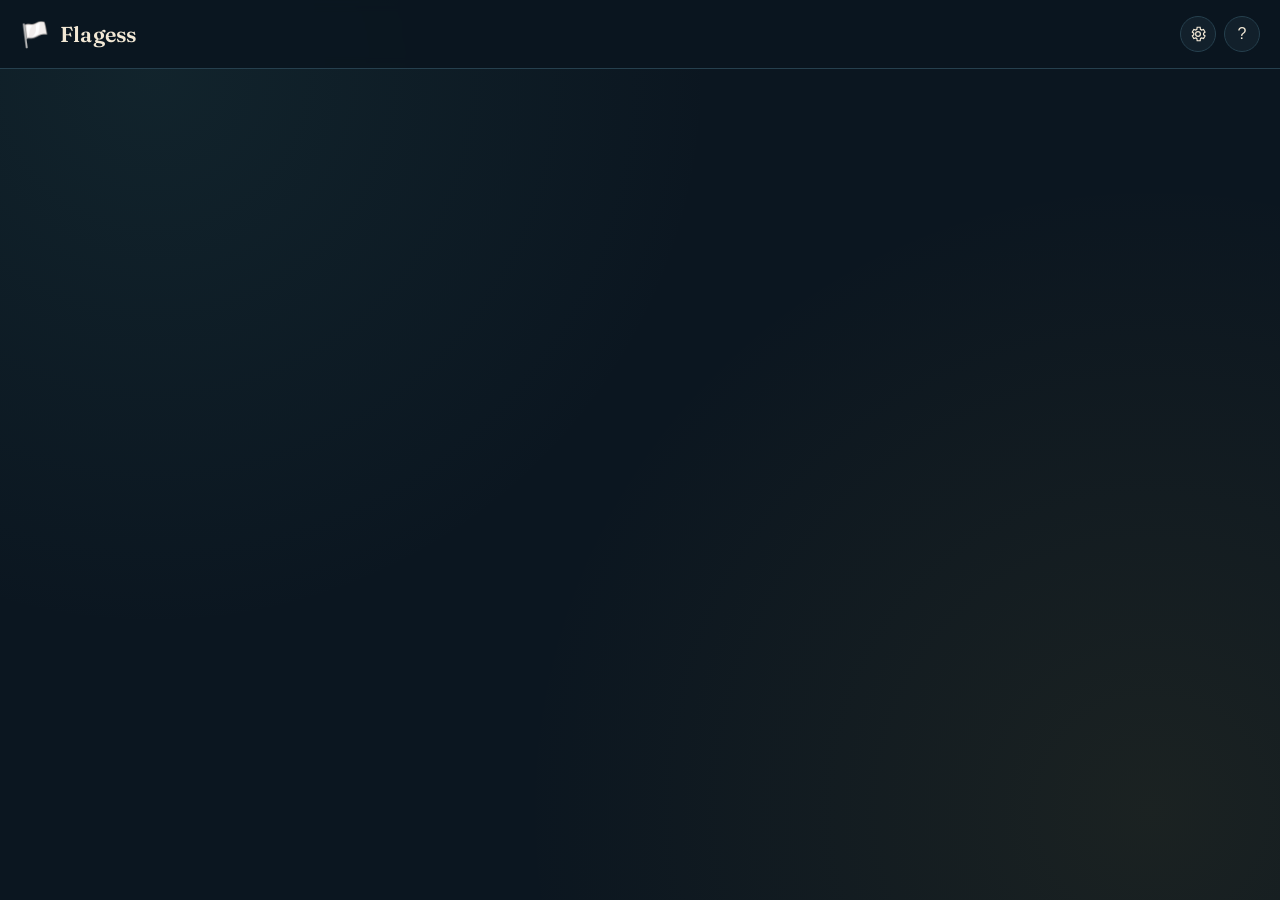
==== flagess/index.html @ 11f69013 "Add files via upload" ====
<!doctype html>
<html lang="es">
<head>
<meta charset="utf-8" />
<meta name="viewport" content="width=device-width, initial-scale=1, maximum-scale=1" />
<title>Flagess</title>
<link rel="preconnect" href="https://fonts.googleapis.com">
<link rel="preconnect" href="https://fonts.gstatic.com" crossorigin>
<link href="https://fonts.googleapis.com/css2?family=Fraunces:opsz,wght@9..144,500;9..144,600;9..144,700&family=IBM+Plex+Sans:wght@400;500;600;700&family=IBM+Plex+Mono:wght@400;500;600&display=swap" rel="stylesheet">
<link rel="stylesheet" href="styles.css">
</head>
<body data-theme="dark">

<header>
  <div class="brand">
    <span class="brand-emoji" aria-hidden="true">🏳️</span>
    <h1>Flagess</h1>
  </div>
  <div class="header-actions">
    <button class="icon-btn" id="back-btn" title="Menú" aria-label="Menú" style="display:none">
      <svg viewBox="0 0 24 24" fill="none" stroke="currentColor" stroke-width="1.8"><path d="M15 5 L8 12 L15 19"/></svg>
    </button>
    <button class="icon-btn" id="settings-btn" title="Configuración" aria-label="Configuración">
      <svg viewBox="0 0 24 24" fill="none" stroke="currentColor" stroke-width="1.6"><circle cx="12" cy="12" r="3.2"/><path d="M19.4 13a7.6 7.6 0 0 0 0-2l2-1.6-2-3.5-2.4 1a7.4 7.4 0 0 0-1.7-1L14.9 3h-4l-.4 2.9a7.4 7.4 0 0 0-1.7 1l-2.4-1-2 3.5L6.4 11a7.6 7.6 0 0 0 0 2l-2 1.6 2 3.5 2.4-1a7.4 7.4 0 0 0 1.7 1l.4 2.9h4l.4-2.9a7.4 7.4 0 0 0 1.7-1l2.4 1 2-3.5Z"/></svg>
    </button>
    <button class="icon-btn" id="help-btn" title="Ayuda" aria-label="Ayuda">?</button>
  </div>
</header>

<main>

  <!--  VISTA: MENÚ PRINCIPAL  -->
  <section id="view-menu" class="view">
    <div class="menu-intro">
      <h2 id="menu-title"></h2>
      <p id="menu-tagline"></p>
    </div>
    <div class="mode-grid" id="mode-grid"></div>
  </section>

  <!--  VISTA: ÁREA DE JUEGO  -->
  <section id="view-game" class="view hidden">
    <div class="flag-stage" id="flag-stage">
      <canvas id="color-canvas" width="300" height="200"></canvas>
      <img id="flag-img" src="" alt="" />
      <div class="grid-overlay hidden" id="grid-overlay"></div>
      <div class="attempts-pill" id="attempts-pill"></div>
    </div>

    <div class="reveal-banner" id="reveal-banner"></div>

    <div class="search-wrap">
      <div class="search-row">
        <input id="country-input" type="text" autocomplete="off" />
        <button id="guess-btn" disabled></button>
      </div>
      <div class="dropdown" id="dropdown"></div>
    </div>

    <div class="guesses" id="guesses"></div>
  </section>

</main>

<div class="modal-overlay" id="help-overlay">
  <div class="modal">
    <button class="close" id="help-close" aria-label="Cerrar">✕</button>
    <h2 id="help-title"></h2>
    <p id="help-body1"></p>
    <p id="help-body-mode"></p>
    <p id="help-body2"></p>
    <p id="help-body3"></p>
    <div class="modal-actions">
      <button class="primary" id="help-ok"></button>
    </div>
  </div>
</div>

<div class="modal-overlay" id="settings-overlay">
  <div class="modal">
    <button class="close" id="settings-close" aria-label="Cerrar">✕</button>
    <h2 id="settings-title"></h2>

    <div class="settings-group">
      <h3 id="label-mode"></h3>
      <div class="option-row" id="mode-options"></div>
    </div>

    <div class="settings-group">
      <h3 id="label-theme"></h3>
      <div class="option-row" id="theme-options"></div>
    </div>

    <div class="settings-group">
      <h3 id="label-language"></h3>
      <div class="option-row" id="language-options"></div>
    </div>

    <div class="settings-group">
      <h3 id="label-other"></h3>
      <div class="toggle-row">
        <span id="label-reduce-motion"></span>
        <label class="switch">
          <input type="checkbox" id="reduce-motion-toggle">
          <span class="slider"></span>
        </label>
      </div>
    </div>
  </div>
</div>

<script type="module" src="js/main.js"></script>
</body>
</html>
---- flagess/styles.css ----
/* ======================================================================
   styles.css — Flagess
   Temas (oscuro/claro), variables CSS y estilos de las vistas de
   Menú Principal y Área de Juego, incluidos los 4 modos.
   ====================================================================== */

:root, [data-theme="dark"]{
  --ink:#0b1620;
  --ink-2:#12202b;
  --ink-3:#182b38;
  --line:#26404e;
  --parchment:#f2e8d5;
  --parchment-dim:#a9a191;
  --gold:#d4af37;
  --teal:#4a9c98;
  --coral:#c1533e;
  --amber:#e0a458;
  --stage-bg:#182b38;
  --radius:10px;
  --shadow:0 10px 30px rgba(0,0,0,.35);
}
[data-theme="light"]{
  --ink:#f4efe4;
  --ink-2:#ffffff;
  --ink-3:#ece4d3;
  --line:#d8cdb4;
  --parchment:#2a2116;
  --parchment-dim:#7d7360;
  --gold:#b8860b;
  --teal:#2f7a76;
  --coral:#b23b28;
  --amber:#c98a34;
  --stage-bg:#ece4d3;
  --radius:10px;
  --shadow:0 10px 24px rgba(0,0,0,.12);
}
*{box-sizing:border-box;}
html,body{height:100%;}
body{
  margin:0;
  background:
    radial-gradient(circle at 12% 8%, rgba(74,156,152,.10), transparent 40%),
    radial-gradient(circle at 90% 90%, rgba(212,175,55,.08), transparent 45%),
    var(--ink);
  color:var(--parchment);
  font-family:'IBM Plex Sans', system-ui, sans-serif;
  min-height:100%;
  display:flex;
  flex-direction:column;
  transition:background .3s, color .3s;
}
body.reduce-motion *{animation-duration:.01ms !important; transition-duration:.01ms !important;}
::selection{background:var(--gold);color:var(--ink);}

/* ---------- header ---------- */
header{
  display:flex;align-items:center;justify-content:space-between;
  padding:16px 20px;
  border-bottom:1px solid var(--line);
  position:sticky;top:0;z-index:20;
  background:rgba(11,22,32,.9);
  backdrop-filter:blur(6px);
}
[data-theme="light"] header{background:rgba(244,239,228,.9);}
.brand{display:flex;align-items:center;gap:10px;}
.brand-emoji{font-size:1.5rem;line-height:1;flex:none;}
.brand h1{
  font-family:'Fraunces', serif;
  font-weight:600;
  font-size:1.35rem;
  letter-spacing:.01em;
  margin:0;
}
.header-actions{display:flex;gap:8px;align-items:center;}
.icon-btn{
  width:36px;height:36px;border-radius:50%;border:1px solid var(--line);
  background:var(--ink-2);color:var(--parchment);cursor:pointer;
  display:flex;align-items:center;justify-content:center;font-size:1rem;
  transition:border-color .2s, transform .2s;
}
.icon-btn:hover{border-color:var(--gold);transform:translateY(-1px);}
.icon-btn svg{width:18px;height:18px;}

/* ---------- main layout ---------- */
main{
  flex:1;
  width:100%;
  max-width:560px;
  margin:0 auto;
  padding:22px 16px 60px;
  display:flex;
  flex-direction:column;
  align-items:center;
  gap:18px;
}

/* ---------- vistas (menú / juego) ---------- */
.view{width:100%;display:flex;flex-direction:column;align-items:center;gap:18px;}
.view.hidden{display:none;}

/* ---------- menú principal ---------- */
.menu-intro{text-align:center;max-width:420px;}
.menu-intro h2{
  font-family:'Fraunces',serif;
  font-size:1.6rem;
  margin:0 0 6px;
  color:var(--gold);
}
.menu-intro p{margin:0;color:var(--parchment-dim);font-size:.95rem;}

.mode-grid{
  width:100%;max-width:420px;
  display:grid;
  grid-template-columns:1fr 1fr;
  gap:12px;
}
@media (max-width:480px){
  .mode-grid{grid-template-columns:1fr;}
}
.mode-card{
  display:flex;flex-direction:column;gap:6px;
  text-align:left;
  background:var(--ink-2);
  border:1px solid var(--line);
  border-radius:var(--radius);
  padding:16px;
  cursor:pointer;
  color:var(--parchment);
  font-family:inherit;
  box-shadow:var(--shadow);
  transition:border-color .2s, transform .2s;
}
.mode-card:hover{border-color:var(--gold);transform:translateY(-2px);}
.mode-card-title{
  font-family:'Fraunces',serif;
  font-size:1.1rem;
  font-weight:600;
  color:var(--gold);
}
.mode-card-desc{font-size:.82rem;color:var(--parchment-dim);line-height:1.4;}

/* ---------- flag stage ---------- */
.flag-stage{
  width:100%;
  max-width:420px;
  aspect-ratio:3/2;
  border-radius:var(--radius);
  background:var(--ink-2);
  border:1px solid var(--line);
  overflow:hidden;
  position:relative;
  box-shadow:var(--shadow);
}
.flag-stage::after{
  content:"";
  position:absolute;inset:0;
  border-radius:var(--radius);
  box-shadow:inset 0 0 0 1px rgba(212,175,55,0);
  transition:box-shadow .4s;
  pointer-events:none;
}
.flag-stage.won::after{box-shadow:inset 0 0 0 3px var(--gold);}
.flag-stage.lost::after{box-shadow:inset 0 0 0 3px var(--coral);}
.flag-stage img{
  width:100%;height:100%;object-fit:cover;
  transform:scale(3.4);
  transition:transform .7s cubic-bezier(.2,.8,.2,1), opacity .5s;
  filter:saturate(1.03);
}
#flag-img{position:absolute;inset:0;opacity:0;}
#flag-img.visible{opacity:1;}
#color-canvas{
  position:absolute;inset:0;
  width:100%;
  height:100%;
  display:block;
  image-rendering:pixelated;
  transition:opacity .5s;
}
#color-canvas.hidden{opacity:0;}
.attempts-pill{
  position:absolute;bottom:8px;right:10px;
  font-family:'IBM Plex Mono',monospace;
  font-size:.72rem;background:rgba(11,22,32,.75);
  border:1px solid var(--line);
  padding:3px 9px;border-radius:999px;color:#f2e8d5;
  z-index:5;
}

/* ---------- modo Cuadrícula ---------- */
.grid-overlay{
  position:absolute;inset:0;
  display:grid;
  grid-template-columns:repeat(3,1fr);
  grid-template-rows:repeat(2,1fr);
  gap:2px;
  z-index:4;
}
.grid-overlay.hidden{display:none;}
.grid-block{
  background:var(--stage-bg);
  opacity:1;
  transition:opacity .5s ease;
}
.grid-block.revealed{opacity:0;}

.reveal-banner{
  width:100%;max-width:420px;
  text-align:center;
  font-family:'Fraunces',serif;
  font-size:1.15rem;
  min-height:1.6em;
  color:var(--gold);
}
.reveal-banner.lost{color:var(--coral);}

/* ---------- search ---------- */
.search-wrap{
  width:100%;max-width:420px;
  position:relative;
}
.search-row{display:flex;gap:8px;}
#country-input{
  flex:1;
  background:var(--ink-2);
  border:1px solid var(--line);
  color:var(--parchment);
  border-radius:var(--radius);
  padding:12px 14px;
  font-size:.95rem;
  font-family:inherit;
  outline:none;
  transition:border-color .2s;
}
#country-input:focus{border-color:var(--teal);}
#country-input::placeholder{color:var(--parchment-dim);}
#guess-btn{
  background:var(--gold);
  color:var(--ink);
  border:none;
  border-radius:var(--radius);
  padding:0 18px;
  font-weight:700;
  letter-spacing:.02em;
  cursor:pointer;
  font-family:inherit;
  transition:filter .2s, transform .2s;
}
#guess-btn:disabled{background:var(--ink-3);color:var(--parchment-dim);cursor:not-allowed;}
#guess-btn:not(:disabled):hover{filter:brightness(1.08);transform:translateY(-1px);}

.dropdown{
  position:absolute;top:calc(100% + 6px);left:0;right:0;
  background:var(--ink-2);
  border:1px solid var(--line);
  border-radius:var(--radius);
  max-height:220px;overflow-y:auto;
  box-shadow:var(--shadow);
  z-index:10;
  display:none;
}
.dropdown.open{display:block;}
.dropdown div{
  padding:9px 14px;cursor:pointer;font-size:.9rem;
  display:flex;align-items:center;gap:8px;
}
.dropdown div:hover, .dropdown div.hi{background:var(--ink-3);}
.dropdown img{width:20px;height:14px;object-fit:cover;border-radius:2px;}

/* ---------- guess rows ---------- */
.guesses{
  width:100%;max-width:420px;
  display:flex;flex-direction:column;gap:8px;
}
.guess-row{
  display:grid;
  grid-template-columns:44px 1fr auto auto;
  align-items:center;
  gap:10px;
  background:var(--ink-2);
  border:1px solid var(--line);
  border-radius:var(--radius);
  padding:8px 10px;
  animation:rowIn .45s ease both;
}
@keyframes rowIn{
  from{opacity:0; transform:translateY(8px) scale(.98);}
  to{opacity:1; transform:translateY(0) scale(1);}
}
.guess-row.correct{border-color:var(--gold);background:rgba(212,175,55,.08);}
.guess-row img.gflag{width:44px;height:30px;object-fit:cover;border-radius:4px;border:1px solid var(--line);}
.gname{font-size:.88rem;font-weight:600;}
.gsub{display:block;font-size:.72rem;font-weight:400;color:var(--parchment-dim);margin-top:1px;}
.gcontinent{
  font-family:'IBM Plex Mono',monospace;
  font-size:.62rem;letter-spacing:.05em;
  padding:3px 7px;border-radius:6px;
  text-transform:uppercase;
  white-space:nowrap;
}
.gcontinent.match{background:rgba(74,156,152,.18);color:var(--teal);}
.gcontinent.nomatch{background:rgba(193,83,62,.18);color:var(--coral);}
.gdist{
  display:flex;align-items:center;gap:6px;
  font-family:'IBM Plex Mono',monospace;
  font-size:.72rem;
  min-width:78px;
  justify-content:flex-end;
}
.gdist .arrow{
  width:16px;height:16px;flex:none;
  transition:transform .5s;
}

/* ---------- proximity bars ---------- */
.proxbar{
  width:100%;max-width:420px;
  height:4px;border-radius:2px;
  background:var(--ink-3);
  overflow:hidden;
  margin-top:-2px;
}
.proxbar span{display:block;height:100%;border-radius:2px;transition:width .6s ease;}

/* ---------- modal ---------- */
.modal-overlay{
  position:fixed;inset:0;background:rgba(0,0,0,.55);
  display:none;align-items:center;justify-content:center;z-index:100;padding:20px;
}
.modal-overlay.open{display:flex;}
.modal{
  background:var(--ink-2);border:1px solid var(--line);
  border-radius:var(--radius);max-width:420px;width:100%;
  padding:22px;box-shadow:var(--shadow);
  max-height:80vh;overflow-y:auto;
}
.modal h2{font-family:'Fraunces',serif;margin-top:0;color:var(--gold);font-size:1.2rem;}
.modal p{font-size:.88rem;line-height:1.55;color:var(--parchment-dim);}
.modal .close{
  float:right;background:none;border:none;color:var(--parchment);
  font-size:1.1rem;cursor:pointer;
}
.modal-actions{display:flex;gap:10px;margin-top:16px;}
.modal-actions button{
  flex:1;padding:11px;border-radius:var(--radius);border:1px solid var(--line);
  background:var(--ink-3);color:var(--parchment);cursor:pointer;font-family:inherit;font-weight:600;
  transition:border-color .2s;
}
.modal-actions button.primary{background:var(--gold);color:var(--ink);border-color:var(--gold);}
.modal-actions button:hover{border-color:var(--teal);}

/* ---------- settings ---------- */
.settings-group{margin-bottom:18px;}
.settings-group h3{
  font-family:'IBM Plex Mono',monospace;
  font-size:.68rem;
  letter-spacing:.1em;
  text-transform:uppercase;
  color:var(--teal);
  margin:0 0 10px;
}
.option-row{
  display:flex;
  gap:8px;
  flex-wrap:wrap;
}
.option-btn{
  flex:1;
  min-width:100px;
  padding:9px 10px;
  border-radius:8px;
  border:1px solid var(--line);
  background:var(--ink-3);
  color:var(--parchment);
  cursor:pointer;
  font-family:inherit;
  font-size:.82rem;
  text-align:center;
  transition:border-color .2s, background .2s;
}
.option-btn.active{border-color:var(--gold);background:rgba(212,175,55,.12);color:var(--gold);font-weight:600;}
.toggle-row{
  display:flex;align-items:center;justify-content:space-between;
  padding:6px 0;
  font-size:.86rem;
}
.switch{
  position:relative;width:42px;height:24px;flex:none;
}
.switch input{opacity:0;width:0;height:0;}
.switch .slider{
  position:absolute;inset:0;background:var(--ink-3);border:1px solid var(--line);
  border-radius:999px;cursor:pointer;transition:background .2s;
}
.switch .slider::before{
  content:"";position:absolute;width:16px;height:16px;left:3px;top:2px;
  background:var(--parchment-dim);border-radius:50%;transition:transform .2s, background .2s;
}
.switch input:checked + .slider{background:rgba(212,175,55,.25);border-color:var(--gold);}
.switch input:checked + .slider::before{transform:translateX(18px);background:var(--gold);}
.settings-newgame{
  width:100%;padding:11px;border-radius:var(--radius);border:1px solid var(--line);
  background:var(--ink-3);color:var(--parchment);cursor:pointer;font-family:inherit;font-weight:600;
  transition:border-color .2s;
}
.settings-newgame:hover{border-color:var(--teal);}

@media (max-width:420px){
  .brand h1{font-size:1.1rem;}
  .gdist{min-width:66px;}
}
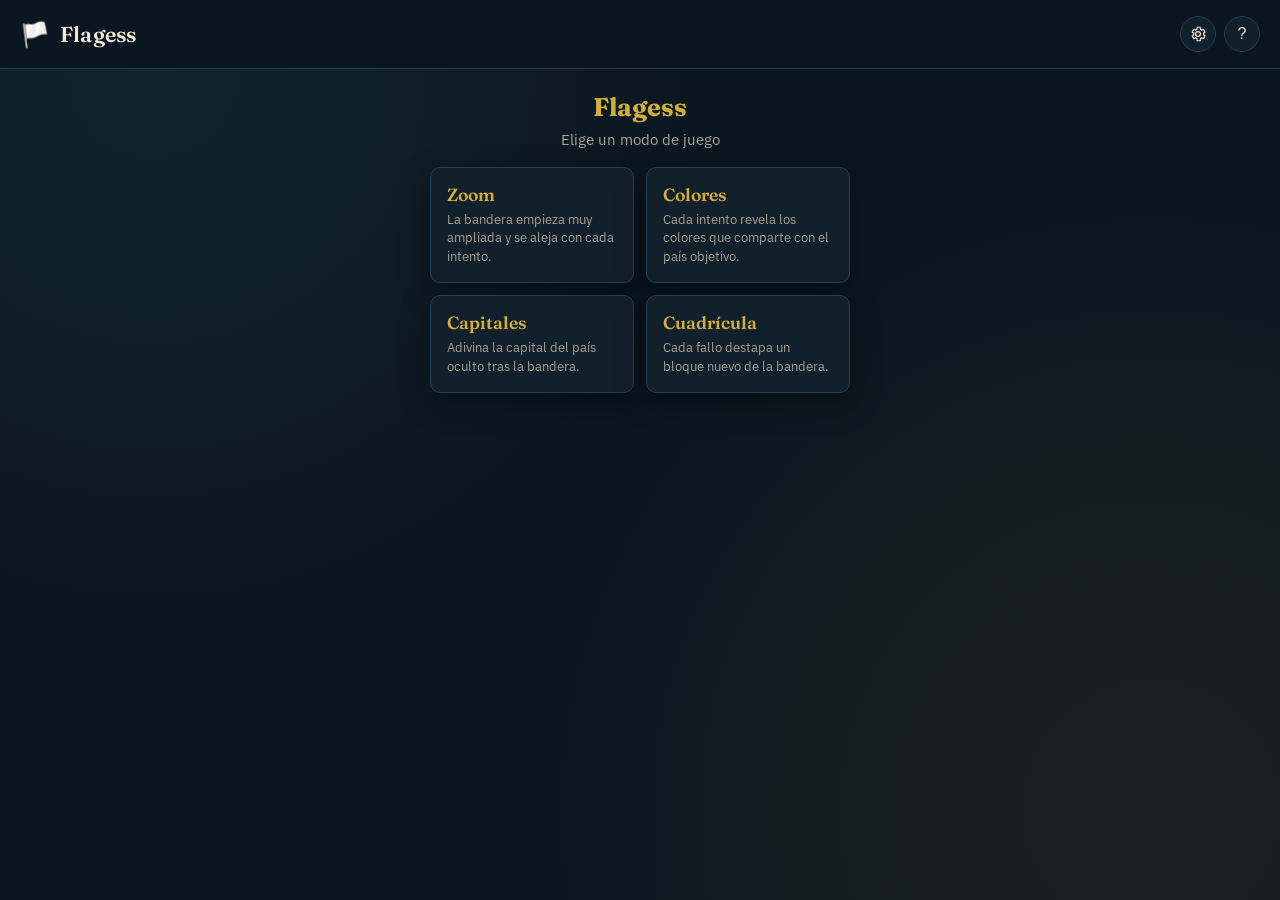
==== commit c71dadfe: "Add files via upload" ====
--- a/flagess/index.html
+++ b/flagess/index.html
@@ -82,11 +82,6 @@
     <h2 id="settings-title"></h2>
 
     <div class="settings-group">
-      <h3 id="label-mode"></h3>
-      <div class="option-row" id="mode-options"></div>
-    </div>
-
-    <div class="settings-group">
       <h3 id="label-theme"></h3>
       <div class="option-row" id="theme-options"></div>
     </div>
--- a/flagess/styles.css
+++ b/flagess/styles.css
@@ -193,7 +193,7 @@
   display:grid;
   grid-template-columns:repeat(3,1fr);
   grid-template-rows:repeat(2,1fr);
-  gap:2px;
+  gap:0;
   z-index:4;
 }
 .grid-overlay.hidden{display:none;}
@@ -201,6 +201,7 @@
   background:var(--stage-bg);
   opacity:1;
   transition:opacity .5s ease;
+  box-shadow:inset 0 0 0 1px rgba(0,0,0,.25);
 }
 .grid-block.revealed{opacity:0;}
 
@@ -289,8 +290,9 @@
 }
 .guess-row.correct{border-color:var(--gold);background:rgba(212,175,55,.08);}
 .guess-row img.gflag{width:44px;height:30px;object-fit:cover;border-radius:4px;border:1px solid var(--line);}
-.gname{font-size:.88rem;font-weight:600;}
-.gsub{display:block;font-size:.72rem;font-weight:400;color:var(--parchment-dim);margin-top:1px;}
+.gname{font-size:.88rem;font-weight:600;line-height:1.25;white-space:nowrap;overflow:hidden;text-overflow:ellipsis;}
+.gsub{display:block;font-size:.72rem;font-weight:400;color:var(--parchment-dim);margin-top:0;line-height:1.25;white-space:nowrap;overflow:hidden;text-overflow:ellipsis;}
+.gtext{min-width:0;}
 .gcontinent{
   font-family:'IBM Plex Mono',monospace;
   font-size:.62rem;letter-spacing:.05em;
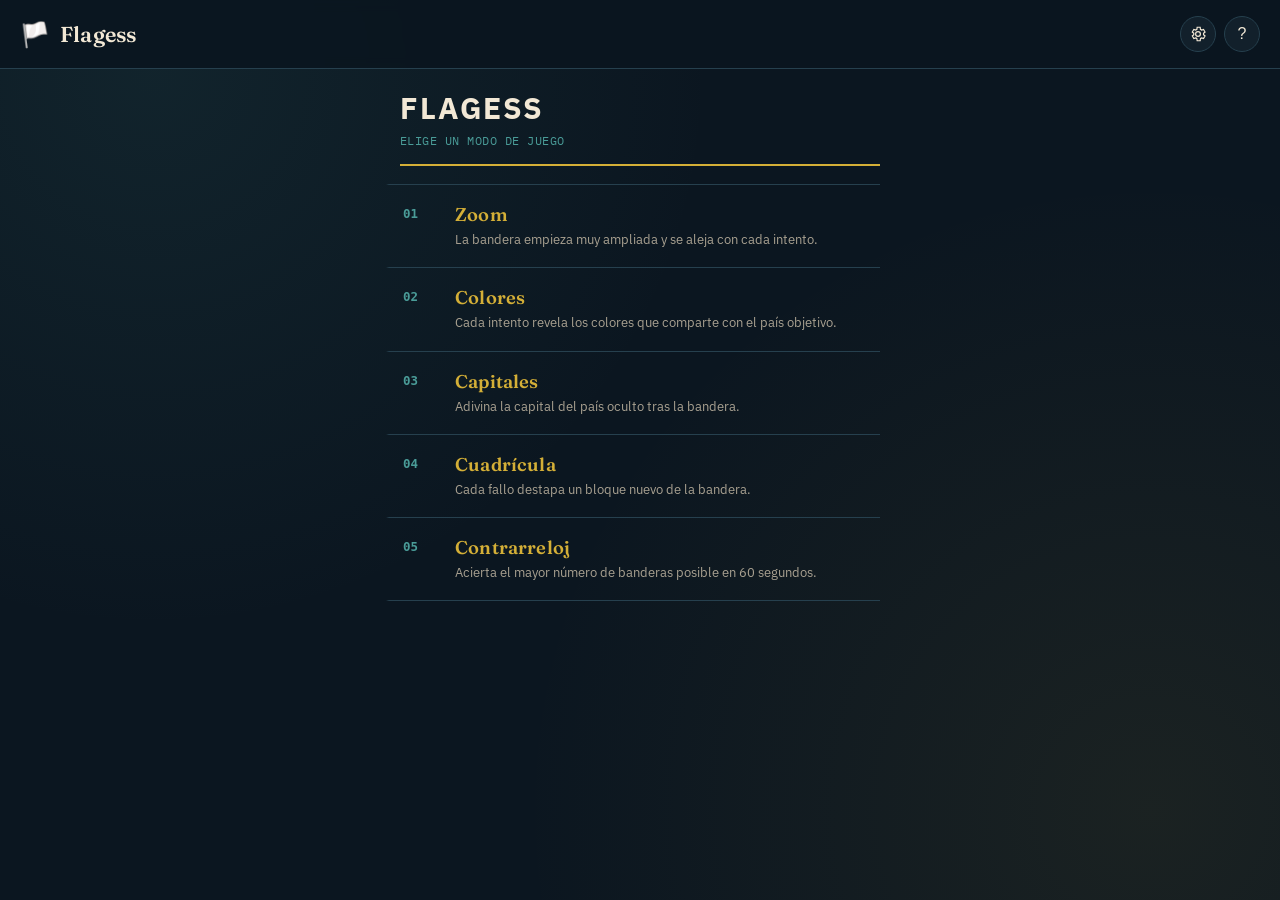
==== commit a3177e02: "Add files via upload" ====
--- a/flagess/index.html
+++ b/flagess/index.html
@@ -92,6 +92,12 @@
     </div>
 
     <div class="settings-group">
+      <h3 id="label-continents"></h3>
+      <div class="option-row" id="continent-options-1"></div>
+      <div class="option-row" id="continent-options-2"></div>
+    </div>
+
+    <div class="settings-group">
       <h3 id="label-other"></h3>
       <div class="toggle-row">
         <span id="label-reduce-motion"></span>
--- a/flagess/styles.css
+++ b/flagess/styles.css
@@ -98,46 +98,91 @@
 .view{width:100%;display:flex;flex-direction:column;align-items:center;gap:18px;}
 .view.hidden{display:none;}
 
-/* ---------- menú principal ---------- */
-.menu-intro{text-align:center;max-width:420px;}
+/* ---------- menú principal (estilo suizo / minimalista) ---------- */
+.menu-intro{
+  width:100%;
+  max-width:480px;
+  text-align:left;
+  padding-bottom:16px;
+  border-bottom:2px solid var(--gold);
+}
 .menu-intro h2{
-  font-family:'Fraunces',serif;
-  font-size:1.6rem;
-  margin:0 0 6px;
-  color:var(--gold);
-}
-.menu-intro p{margin:0;color:var(--parchment-dim);font-size:.95rem;}
+  font-family:'IBM Plex Sans',sans-serif;
+  font-weight:700;
+  text-transform:uppercase;
+  letter-spacing:.05em;
+  font-size:1.9rem;
+  line-height:1.1;
+  margin:0 0 8px;
+  color:var(--parchment);
+}
+.menu-intro p{
+  margin:0;
+  color:var(--teal);
+  font-size:.78rem;
+  font-family:'IBM Plex Mono',monospace;
+  letter-spacing:.04em;
+  text-transform:uppercase;
+}
 
 .mode-grid{
-  width:100%;max-width:420px;
+  width:100%;
+  max-width:480px;
+  display:flex;
+  flex-direction:column;
+}
+.mode-card{
   display:grid;
-  grid-template-columns:1fr 1fr;
-  gap:12px;
-}
-@media (max-width:480px){
-  .mode-grid{grid-template-columns:1fr;}
-}
-.mode-card{
-  display:flex;flex-direction:column;gap:6px;
+  grid-template-columns:36px 1fr;
+  align-items:start;
+  column-gap:16px;
+  row-gap:4px;
   text-align:left;
-  background:var(--ink-2);
-  border:1px solid var(--line);
-  border-radius:var(--radius);
-  padding:16px;
+  background:none;
+  border:none;
+  border-bottom:1px solid var(--line);
+  border-left:3px solid transparent;
+  border-radius:0;
+  padding:18px 6px 18px 14px;
+  margin-left:-14px;
+  width:calc(100% + 14px);
   cursor:pointer;
   color:var(--parchment);
   font-family:inherit;
-  box-shadow:var(--shadow);
-  transition:border-color .2s, transform .2s;
-}
-.mode-card:hover{border-color:var(--gold);transform:translateY(-2px);}
+  box-shadow:none;
+  transition:border-color .18s ease, background-color .18s ease;
+}
+.mode-card:first-child{border-top:1px solid var(--line);}
+.mode-card:hover, .mode-card:focus-visible{
+  border-left-color:var(--gold);
+  background:rgba(212,175,55,.06);
+  outline:none;
+}
+.mode-card-index{
+  grid-column:1;
+  grid-row:1 / 3;
+  font-family:'IBM Plex Mono',monospace;
+  font-size:.78rem;
+  font-weight:600;
+  color:var(--teal);
+  padding-top:3px;
+}
 .mode-card-title{
+  grid-column:2;
+  grid-row:1;
   font-family:'Fraunces',serif;
-  font-size:1.1rem;
+  font-size:1.15rem;
   font-weight:600;
   color:var(--gold);
-}
-.mode-card-desc{font-size:.82rem;color:var(--parchment-dim);line-height:1.4;}
+  letter-spacing:.01em;
+}
+.mode-card-desc{
+  grid-column:2;
+  grid-row:2;
+  font-size:.82rem;
+  color:var(--parchment-dim);
+  line-height:1.45;
+}
 
 /* ---------- flag stage ---------- */
 .flag-stage{
@@ -289,7 +334,32 @@
   to{opacity:1; transform:translateY(0) scale(1);}
 }
 .guess-row.correct{border-color:var(--gold);background:rgba(212,175,55,.08);}
-.guess-row img.gflag{width:44px;height:30px;object-fit:cover;border-radius:4px;border:1px solid var(--line);}
+.gflag{width:44px;height:30px;object-fit:cover;border-radius:4px;border:1px solid var(--line);}
+
+/* ---------- filas de Contrarreloj ---------- */
+.time-row{
+  display:grid;
+  grid-template-columns:44px 1fr auto;
+  align-items:center;
+  gap:10px;
+  background:var(--ink-2);
+  border:1px solid var(--line);
+  border-radius:var(--radius);
+  padding:8px 10px;
+  animation:rowIn .45s ease both;
+}
+.time-row.correct{border-color:var(--gold);background:rgba(212,175,55,.08);}
+.time-row.wrong{border-color:var(--coral);background:rgba(193,83,62,.08);}
+.gtime-result{
+  font-size:1.05rem;
+  font-weight:700;
+  width:26px;height:26px;
+  border-radius:50%;
+  display:flex;align-items:center;justify-content:center;
+  flex:none;
+}
+.gtime-result.ok{color:var(--teal);background:rgba(74,156,152,.15);}
+.gtime-result.no{color:var(--coral);background:rgba(193,83,62,.15);}
 .gname{font-size:.88rem;font-weight:600;line-height:1.25;white-space:nowrap;overflow:hidden;text-overflow:ellipsis;}
 .gsub{display:block;font-size:.72rem;font-weight:400;color:var(--parchment-dim);margin-top:0;line-height:1.25;white-space:nowrap;overflow:hidden;text-overflow:ellipsis;}
 .gtext{min-width:0;}
@@ -366,6 +436,7 @@
   gap:8px;
   flex-wrap:wrap;
 }
+.option-row + .option-row{margin-top:8px;}
 .option-btn{
   flex:1;
   min-width:100px;
